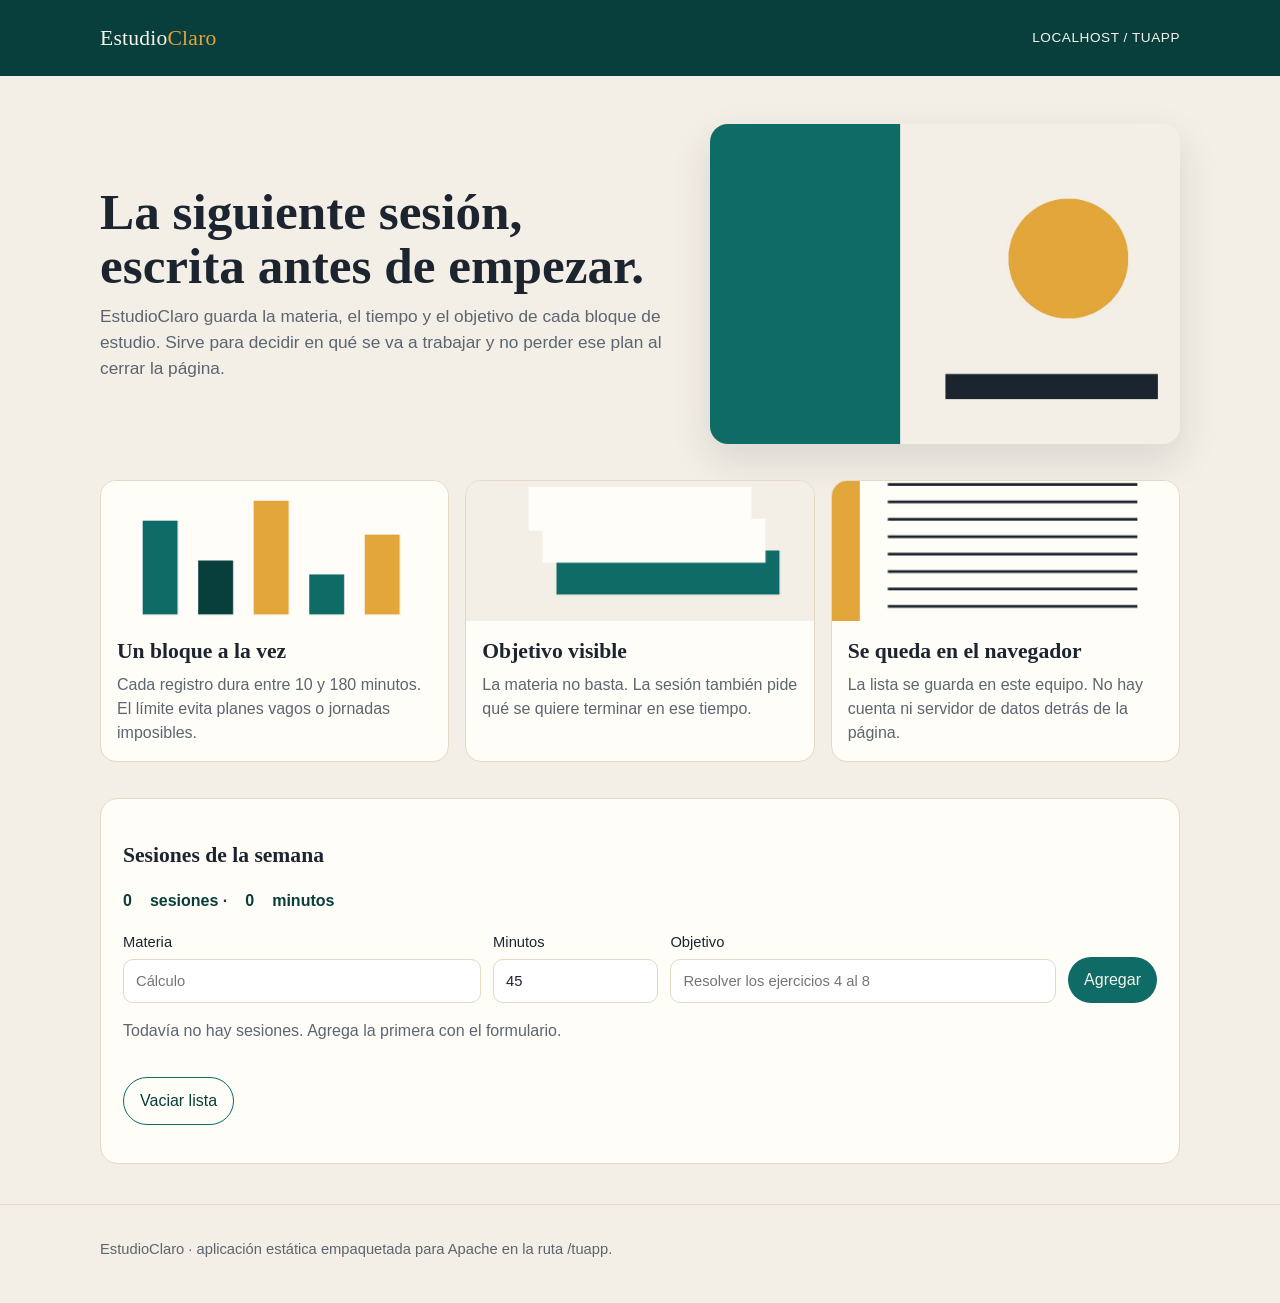
==== app/index.html @ fcc15ca1 "Agrega la página de EstudioClaro con estilos y registro de sesiones." ====
<!DOCTYPE html>
<html lang="es">
<head>
  <meta charset="utf-8">
  <meta name="viewport" content="width=device-width, initial-scale=1">
  <title>EstudioClaro</title>
  <link rel="stylesheet" href="css/estilos.css">
</head>
<body>
  <header class="barra">
    <div class="envoltorio">
      <p class="marca">Estudio<span>Claro</span></p>
      <p class="ruta">localhost / tuapp</p>
    </div>
  </header>

  <main class="envoltorio">
    <section class="hero">
      <div>
        <h1>La siguiente sesión, escrita antes de empezar.</h1>
        <p>EstudioClaro guarda la materia, el tiempo y el objetivo de cada bloque de estudio. Sirve para decidir en qué se va a trabajar y no perder ese plan al cerrar la página.</p>
      </div>
      <img src="img/portada.jpg" alt="Ilustración de un escritorio de estudio con bloques de color">
    </section>

    <section class="razones" aria-label="Para qué sirve">
      <article>
        <img src="img/enfoque.jpg" alt="Bloques de color que representan tiempos de estudio">
        <h2>Un bloque a la vez</h2>
        <p>Cada registro dura entre 10 y 180 minutos. El límite evita planes vagos o jornadas imposibles.</p>
      </article>
      <article>
        <img src="img/registro.jpg" alt="Tarjetas apiladas que representan sesiones guardadas">
        <h2>Objetivo visible</h2>
        <p>La materia no basta. La sesión también pide qué se quiere terminar en ese tiempo.</p>
      </article>
      <article>
        <img src="img/notas.jpg" alt="Cuaderno con líneas y una marca de avance">
        <h2>Se queda en el navegador</h2>
        <p>La lista se guarda en este equipo. No hay cuenta ni servidor de datos detrás de la página.</p>
      </article>
    </section>

    <section class="planificador" aria-labelledby="titulo-plan">
      <h2 id="titulo-plan">Sesiones de la semana</h2>
      <p class="resumen"><span id="conteo-sesiones">0</span> sesiones · <span id="total-minutos">0</span> minutos</p>
      <form id="formulario-sesion">
        <label>Materia
          <input name="materia" type="text" maxlength="60" required placeholder="Cálculo">
        </label>
        <label>Minutos
          <input name="minutos" type="number" min="10" max="180" value="45" required>
        </label>
        <label>Objetivo
          <input name="objetivo" type="text" maxlength="120" required placeholder="Resolver los ejercicios 4 al 8">
        </label>
        <button type="submit">Agregar</button>
      </form>
      <p id="estado-vacio" class="vacio">Todavía no hay sesiones. Agrega la primera con el formulario.</p>
      <ul id="lista-sesiones" class="lista"></ul>
      <p><button id="limpiar" class="secundario" type="button">Vaciar lista</button></p>
    </section>
  </main>

  <footer class="pie">
    <div class="envoltorio">
      <p>EstudioClaro · aplicación estática empaquetada para Apache en la ruta /tuapp.</p>
    </div>
  </footer>
  <script src="js/app.js"></script>
</body>
</html>
---- app/css/estilos.css ----
:root {
  --papel: #f3efe6;
  --tinta: #1c2430;
  --teal: #0e6b66;
  --teal-oscuro: #083f3c;
  --ambar: #e2a63a;
  --card: #fffdf8;
  --linea: #e3d9c6;
  --muted: #5c6570;
}

* {
  box-sizing: border-box;
}

body {
  margin: 0;
  color: var(--tinta);
  background: var(--papel);
  font-family: "Avenir Next", "Segoe UI", sans-serif;
  line-height: 1.5;
}

img {
  max-width: 100%;
  display: block;
}

a {
  color: var(--teal-oscuro);
}

.envoltorio {
  width: min(1080px, calc(100% - 32px));
  margin: 0 auto;
}

.barra {
  background: var(--teal-oscuro);
  color: #f6f3ea;
}

.barra .envoltorio {
  display: flex;
  justify-content: space-between;
  align-items: center;
  gap: 16px;
  min-height: 64px;
}

.marca {
  font-family: Palatino, "Iowan Old Style", Georgia, serif;
  font-size: 1.35rem;
  letter-spacing: 0.01em;
}

.marca span {
  color: var(--ambar);
}

.ruta {
  margin: 0;
  font-size: 0.85rem;
  letter-spacing: 0.04em;
  text-transform: uppercase;
}

.hero {
  display: grid;
  grid-template-columns: 1.1fr 0.9fr;
  gap: 36px;
  align-items: center;
  padding: 48px 0 24px;
}

.hero h1 {
  margin: 0 0 12px;
  font-family: Palatino, "Iowan Old Style", Georgia, serif;
  font-size: clamp(2.2rem, 4vw, 3.4rem);
  line-height: 1.05;
  font-weight: 600;
}

.hero p {
  margin: 0;
  font-size: 1.08rem;
  color: var(--muted);
}

.hero img {
  width: 100%;
  height: 320px;
  object-fit: cover;
  border-radius: 18px;
  box-shadow: 0 16px 40px rgba(28, 36, 48, 0.12);
}

.razones {
  display: grid;
  grid-template-columns: repeat(3, 1fr);
  gap: 16px;
  padding: 12px 0 36px;
}

.razones article {
  background: var(--card);
  border: 1px solid var(--linea);
  border-radius: 16px;
  overflow: hidden;
}

.razones img {
  height: 140px;
  width: 100%;
  object-fit: cover;
}

.razones h2,
.planificador h2 {
  font-family: Palatino, "Iowan Old Style", Georgia, serif;
  font-size: 1.35rem;
}

.razones h2 {
  margin: 14px 16px 6px;
}

.razones p {
  margin: 0 16px 16px;
  color: var(--muted);
}

.planificador {
  background: var(--card);
  border: 1px solid var(--linea);
  border-radius: 18px;
  padding: 22px;
  margin-bottom: 40px;
}

.resumen {
  display: flex;
  gap: 18px;
  margin: 0 0 18px;
  color: var(--teal-oscuro);
  font-weight: 600;
}

form {
  display: grid;
  grid-template-columns: 1.3fr 0.6fr 1.4fr auto;
  gap: 12px;
  align-items: end;
}

label {
  display: flex;
  flex-direction: column;
  gap: 6px;
  font-size: 0.92rem;
}

input {
  border: 1px solid var(--linea);
  background: #fff;
  border-radius: 10px;
  padding: 10px 12px;
  font: inherit;
  color: var(--tinta);
}

button {
  border: 0;
  border-radius: 999px;
  padding: 11px 16px;
  font: inherit;
  cursor: pointer;
  background: var(--teal);
  color: #f6f3ea;
}

button.secundario {
  background: transparent;
  color: var(--teal-oscuro);
  border: 1px solid var(--teal);
}

.lista {
  list-style: none;
  margin: 18px 0 0;
  padding: 0;
  display: grid;
  gap: 10px;
}

.sesion {
  display: flex;
  justify-content: space-between;
  gap: 12px;
  align-items: center;
  padding: 12px 14px;
  border-radius: 12px;
  background: #f7f4ee;
}

.sesion p {
  margin: 2px 0 0;
  color: var(--muted);
}

.vacio {
  color: var(--muted);
}

.pie {
  border-top: 1px solid var(--linea);
  padding: 18px 0 28px;
  color: var(--muted);
  font-size: 0.92rem;
}

@media (max-width: 800px) {
  .hero,
  .razones,
  form {
    grid-template-columns: 1fr;
  }

  .hero img {
    height: 220px;
  }
}
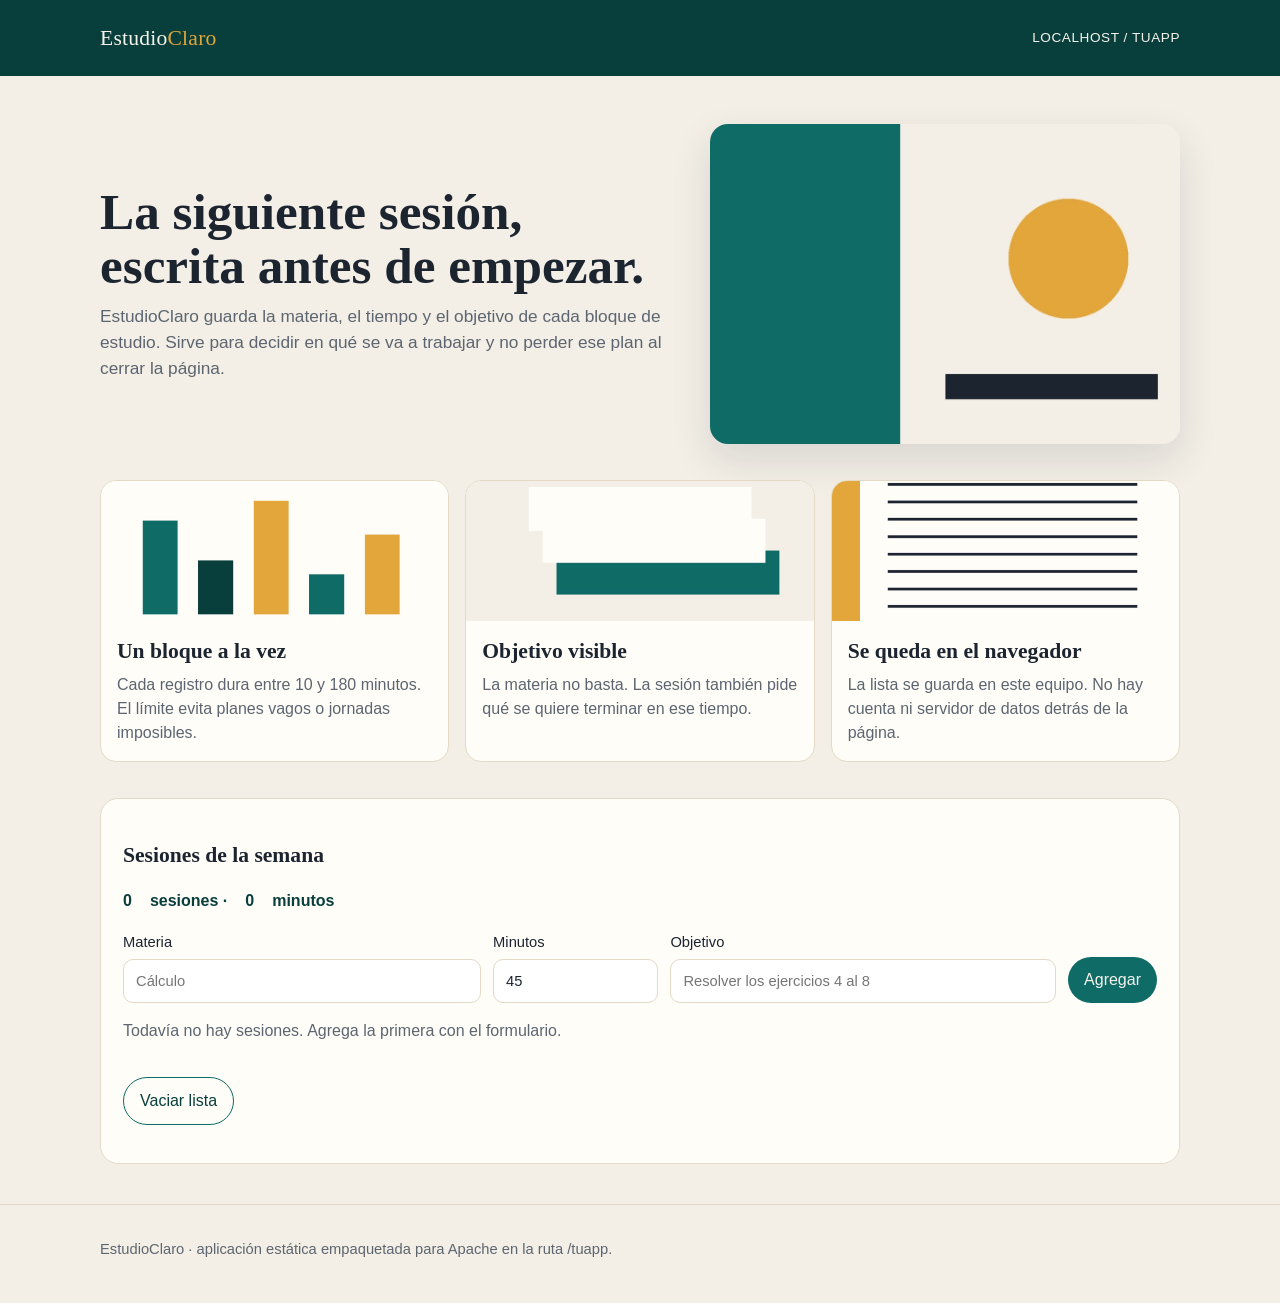
==== commit 48bfb2b0: "Optimiza las imágenes, minifica CSS y JavaScript, y genera el paquete zip." ====
--- a/app/index.html
+++ b/app/index.html
@@ -4,7 +4,7 @@
   <meta charset="utf-8">
   <meta name="viewport" content="width=device-width, initial-scale=1">
   <title>EstudioClaro</title>
-  <link rel="stylesheet" href="css/estilos.css">
+  <link rel="stylesheet" href="css/estilos.min.css">
 </head>
 <body>
   <header class="barra">
@@ -67,6 +67,6 @@
       <p>EstudioClaro · aplicación estática empaquetada para Apache en la ruta /tuapp.</p>
     </div>
   </footer>
-  <script src="js/app.js"></script>
+  <script src="js/app.min.js"></script>
 </body>
 </html>
--- a/app/css/estilos.min.css
+++ b/app/css/estilos.min.css
@@ -0,0 +1 @@
+:root{--papel:#f3efe6;--tinta:#1c2430;--teal:#0e6b66;--teal-oscuro:#083f3c;--ambar:#e2a63a;--card:#fffdf8;--linea:#e3d9c6;--muted:#5c6570}*{box-sizing:border-box}body{margin:0;color:var(--tinta);background:var(--papel);font-family:"Avenir Next","Segoe UI",sans-serif;line-height:1.5}img{max-width:100%;display:block}a{color:var(--teal-oscuro)}.envoltorio{width:min(1080px,calc(100% - 32px));margin:0 auto}.barra{background:var(--teal-oscuro);color:#f6f3ea}.barra .envoltorio{display:flex;justify-content:space-between;align-items:center;gap:16px;min-height:64px}.marca{font-family:Palatino,"Iowan Old Style",Georgia,serif;font-size:1.35rem;letter-spacing:0.01em}.marca span{color:var(--ambar)}.ruta{margin:0;font-size:0.85rem;letter-spacing:0.04em;text-transform:uppercase}.hero{display:grid;grid-template-columns:1.1fr 0.9fr;gap:36px;align-items:center;padding:48px 0 24px}.hero h1{margin:0 0 12px;font-family:Palatino,"Iowan Old Style",Georgia,serif;font-size:clamp(2.2rem,4vw,3.4rem);line-height:1.05;font-weight:600}.hero p{margin:0;font-size:1.08rem;color:var(--muted)}.hero img{width:100%;height:320px;object-fit:cover;border-radius:18px;box-shadow:0 16px 40px rgba(28,36,48,0.12)}.razones{display:grid;grid-template-columns:repeat(3,1fr);gap:16px;padding:12px 0 36px}.razones article{background:var(--card);border:1px solid var(--linea);border-radius:16px;overflow:hidden}.razones img{height:140px;width:100%;object-fit:cover}.razones h2,.planificador h2{font-family:Palatino,"Iowan Old Style",Georgia,serif;font-size:1.35rem}.razones h2{margin:14px 16px 6px}.razones p{margin:0 16px 16px;color:var(--muted)}.planificador{background:var(--card);border:1px solid var(--linea);border-radius:18px;padding:22px;margin-bottom:40px}.resumen{display:flex;gap:18px;margin:0 0 18px;color:var(--teal-oscuro);font-weight:600}form{display:grid;grid-template-columns:1.3fr 0.6fr 1.4fr auto;gap:12px;align-items:end}label{display:flex;flex-direction:column;gap:6px;font-size:0.92rem}input{border:1px solid var(--linea);background:#fff;border-radius:10px;padding:10px 12px;font:inherit;color:var(--tinta)}button{border:0;border-radius:999px;padding:11px 16px;font:inherit;cursor:pointer;background:var(--teal);color:#f6f3ea}button.secundario{background:transparent;color:var(--teal-oscuro);border:1px solid var(--teal)}.lista{list-style:none;margin:18px 0 0;padding:0;display:grid;gap:10px}.sesion{display:flex;justify-content:space-between;gap:12px;align-items:center;padding:12px 14px;border-radius:12px;background:#f7f4ee}.sesion p{margin:2px 0 0;color:var(--muted)}.vacio{color:var(--muted)}.pie{border-top:1px solid var(--linea);padding:18px 0 28px;color:var(--muted);font-size:0.92rem}@media (max-width:800px){.hero,.razones,form{grid-template-columns:1fr}.hero img{height:220px}}
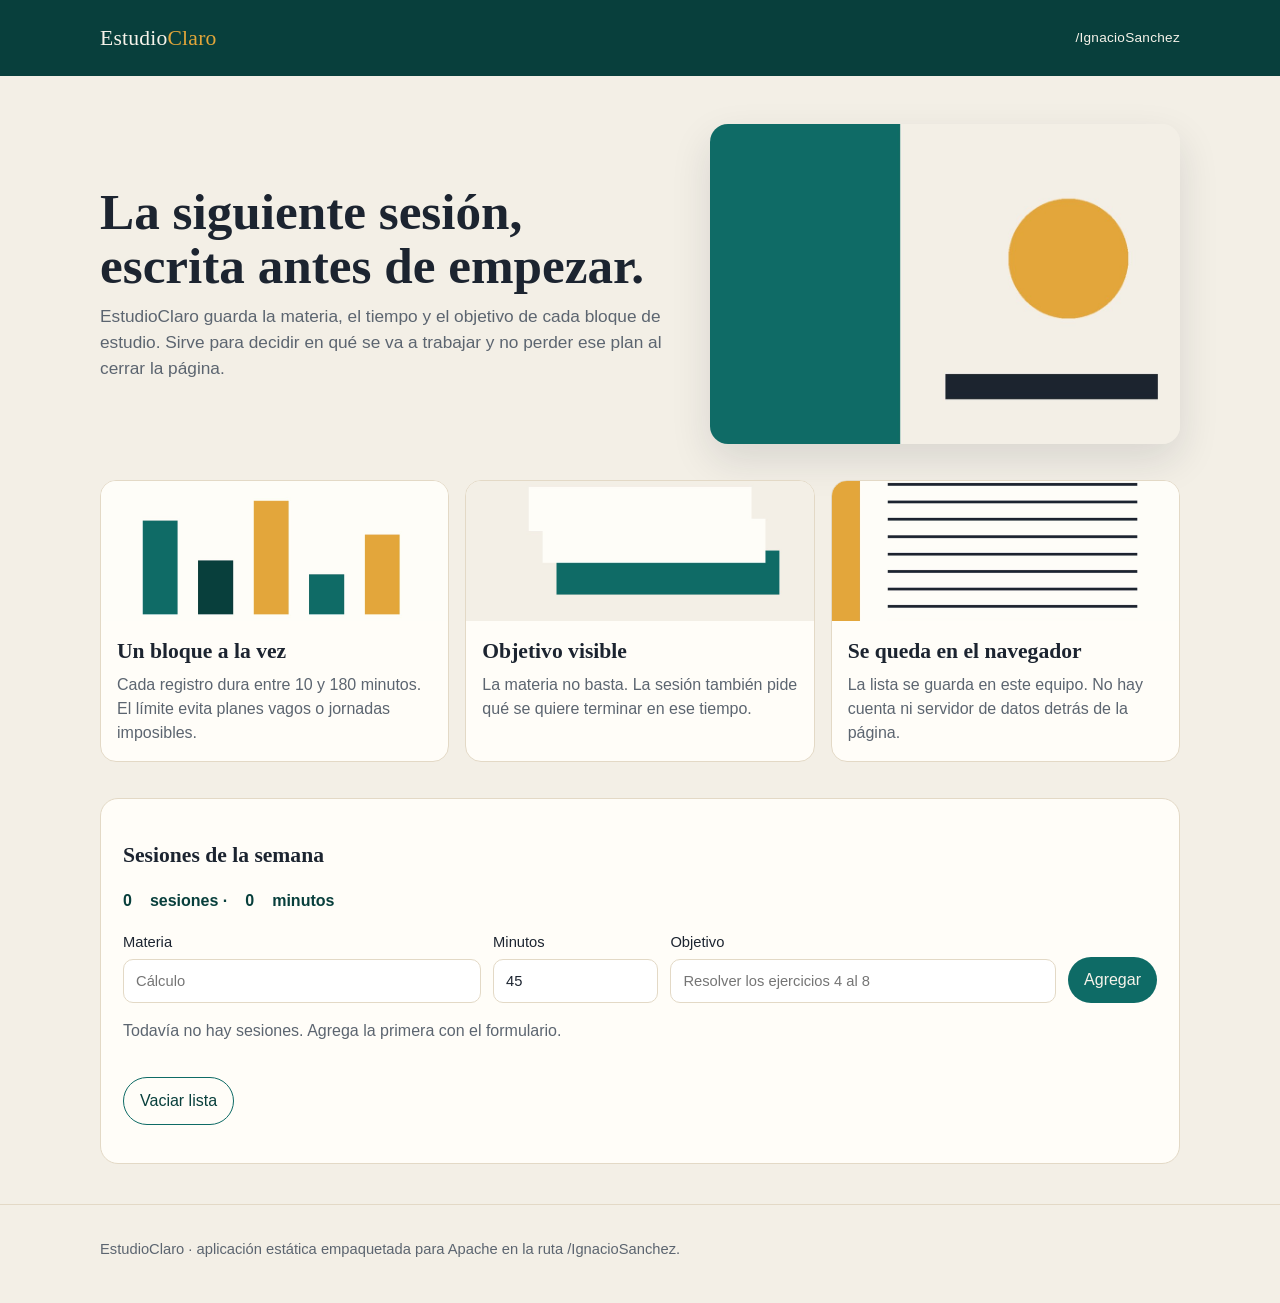
==== commit 9ce8aed3: "Publica la aplicacion en la ruta /IgnacioSanchez." ====
--- a/app/index.html
+++ b/app/index.html
@@ -10,7 +10,7 @@
   <header class="barra">
     <div class="envoltorio">
       <p class="marca">Estudio<span>Claro</span></p>
-      <p class="ruta">localhost / tuapp</p>
+      <p class="ruta">/IgnacioSanchez</p>
     </div>
   </header>
 
@@ -64,7 +64,7 @@
 
   <footer class="pie">
     <div class="envoltorio">
-      <p>EstudioClaro · aplicación estática empaquetada para Apache en la ruta /tuapp.</p>
+      <p>EstudioClaro · aplicación estática empaquetada para Apache en la ruta /IgnacioSanchez.</p>
     </div>
   </footer>
   <script src="js/app.min.js"></script>
--- a/app/css/estilos.min.css
+++ b/app/css/estilos.min.css
@@ -1 +1 @@
-:root{--papel:#f3efe6;--tinta:#1c2430;--teal:#0e6b66;--teal-oscuro:#083f3c;--ambar:#e2a63a;--card:#fffdf8;--linea:#e3d9c6;--muted:#5c6570}*{box-sizing:border-box}body{margin:0;color:var(--tinta);background:var(--papel);font-family:"Avenir Next","Segoe UI",sans-serif;line-height:1.5}img{max-width:100%;display:block}a{color:var(--teal-oscuro)}.envoltorio{width:min(1080px,calc(100% - 32px));margin:0 auto}.barra{background:var(--teal-oscuro);color:#f6f3ea}.barra .envoltorio{display:flex;justify-content:space-between;align-items:center;gap:16px;min-height:64px}.marca{font-family:Palatino,"Iowan Old Style",Georgia,serif;font-size:1.35rem;letter-spacing:0.01em}.marca span{color:var(--ambar)}.ruta{margin:0;font-size:0.85rem;letter-spacing:0.04em;text-transform:uppercase}.hero{display:grid;grid-template-columns:1.1fr 0.9fr;gap:36px;align-items:center;padding:48px 0 24px}.hero h1{margin:0 0 12px;font-family:Palatino,"Iowan Old Style",Georgia,serif;font-size:clamp(2.2rem,4vw,3.4rem);line-height:1.05;font-weight:600}.hero p{margin:0;font-size:1.08rem;color:var(--muted)}.hero img{width:100%;height:320px;object-fit:cover;border-radius:18px;box-shadow:0 16px 40px rgba(28,36,48,0.12)}.razones{display:grid;grid-template-columns:repeat(3,1fr);gap:16px;padding:12px 0 36px}.razones article{background:var(--card);border:1px solid var(--linea);border-radius:16px;overflow:hidden}.razones img{height:140px;width:100%;object-fit:cover}.razones h2,.planificador h2{font-family:Palatino,"Iowan Old Style",Georgia,serif;font-size:1.35rem}.razones h2{margin:14px 16px 6px}.razones p{margin:0 16px 16px;color:var(--muted)}.planificador{background:var(--card);border:1px solid var(--linea);border-radius:18px;padding:22px;margin-bottom:40px}.resumen{display:flex;gap:18px;margin:0 0 18px;color:var(--teal-oscuro);font-weight:600}form{display:grid;grid-template-columns:1.3fr 0.6fr 1.4fr auto;gap:12px;align-items:end}label{display:flex;flex-direction:column;gap:6px;font-size:0.92rem}input{border:1px solid var(--linea);background:#fff;border-radius:10px;padding:10px 12px;font:inherit;color:var(--tinta)}button{border:0;border-radius:999px;padding:11px 16px;font:inherit;cursor:pointer;background:var(--teal);color:#f6f3ea}button.secundario{background:transparent;color:var(--teal-oscuro);border:1px solid var(--teal)}.lista{list-style:none;margin:18px 0 0;padding:0;display:grid;gap:10px}.sesion{display:flex;justify-content:space-between;gap:12px;align-items:center;padding:12px 14px;border-radius:12px;background:#f7f4ee}.sesion p{margin:2px 0 0;color:var(--muted)}.vacio{color:var(--muted)}.pie{border-top:1px solid var(--linea);padding:18px 0 28px;color:var(--muted);font-size:0.92rem}@media (max-width:800px){.hero,.razones,form{grid-template-columns:1fr}.hero img{height:220px}}+:root{--papel:#f3efe6;--tinta:#1c2430;--teal:#0e6b66;--teal-oscuro:#083f3c;--ambar:#e2a63a;--card:#fffdf8;--linea:#e3d9c6;--muted:#5c6570}*{box-sizing:border-box}body{margin:0;color:var(--tinta);background:var(--papel);font-family:"Avenir Next","Segoe UI",sans-serif;line-height:1.5}img{max-width:100%;display:block}a{color:var(--teal-oscuro)}.envoltorio{width:min(1080px,calc(100% - 32px));margin:0 auto}.barra{background:var(--teal-oscuro);color:#f6f3ea}.barra .envoltorio{display:flex;justify-content:space-between;align-items:center;gap:16px;min-height:64px}.marca{font-family:Palatino,"Iowan Old Style",Georgia,serif;font-size:1.35rem;letter-spacing:0.01em}.marca span{color:var(--ambar)}.ruta{margin:0;font-size:0.85rem;letter-spacing:0.02em}.hero{display:grid;grid-template-columns:1.1fr 0.9fr;gap:36px;align-items:center;padding:48px 0 24px}.hero h1{margin:0 0 12px;font-family:Palatino,"Iowan Old Style",Georgia,serif;font-size:clamp(2.2rem,4vw,3.4rem);line-height:1.05;font-weight:600}.hero p{margin:0;font-size:1.08rem;color:var(--muted)}.hero img{width:100%;height:320px;object-fit:cover;border-radius:18px;box-shadow:0 16px 40px rgba(28,36,48,0.12)}.razones{display:grid;grid-template-columns:repeat(3,1fr);gap:16px;padding:12px 0 36px}.razones article{background:var(--card);border:1px solid var(--linea);border-radius:16px;overflow:hidden}.razones img{height:140px;width:100%;object-fit:cover}.razones h2,.planificador h2{font-family:Palatino,"Iowan Old Style",Georgia,serif;font-size:1.35rem}.razones h2{margin:14px 16px 6px}.razones p{margin:0 16px 16px;color:var(--muted)}.planificador{background:var(--card);border:1px solid var(--linea);border-radius:18px;padding:22px;margin-bottom:40px}.resumen{display:flex;gap:18px;margin:0 0 18px;color:var(--teal-oscuro);font-weight:600}form{display:grid;grid-template-columns:1.3fr 0.6fr 1.4fr auto;gap:12px;align-items:end}label{display:flex;flex-direction:column;gap:6px;font-size:0.92rem}input{border:1px solid var(--linea);background:#fff;border-radius:10px;padding:10px 12px;font:inherit;color:var(--tinta)}button{border:0;border-radius:999px;padding:11px 16px;font:inherit;cursor:pointer;background:var(--teal);color:#f6f3ea}button.secundario{background:transparent;color:var(--teal-oscuro);border:1px solid var(--teal)}.lista{list-style:none;margin:18px 0 0;padding:0;display:grid;gap:10px}.sesion{display:flex;justify-content:space-between;gap:12px;align-items:center;padding:12px 14px;border-radius:12px;background:#f7f4ee}.sesion p{margin:2px 0 0;color:var(--muted)}.vacio{color:var(--muted)}.pie{border-top:1px solid var(--linea);padding:18px 0 28px;color:var(--muted);font-size:0.92rem}@media (max-width:800px){.hero,.razones,form{grid-template-columns:1fr}.hero img{height:220px}}
